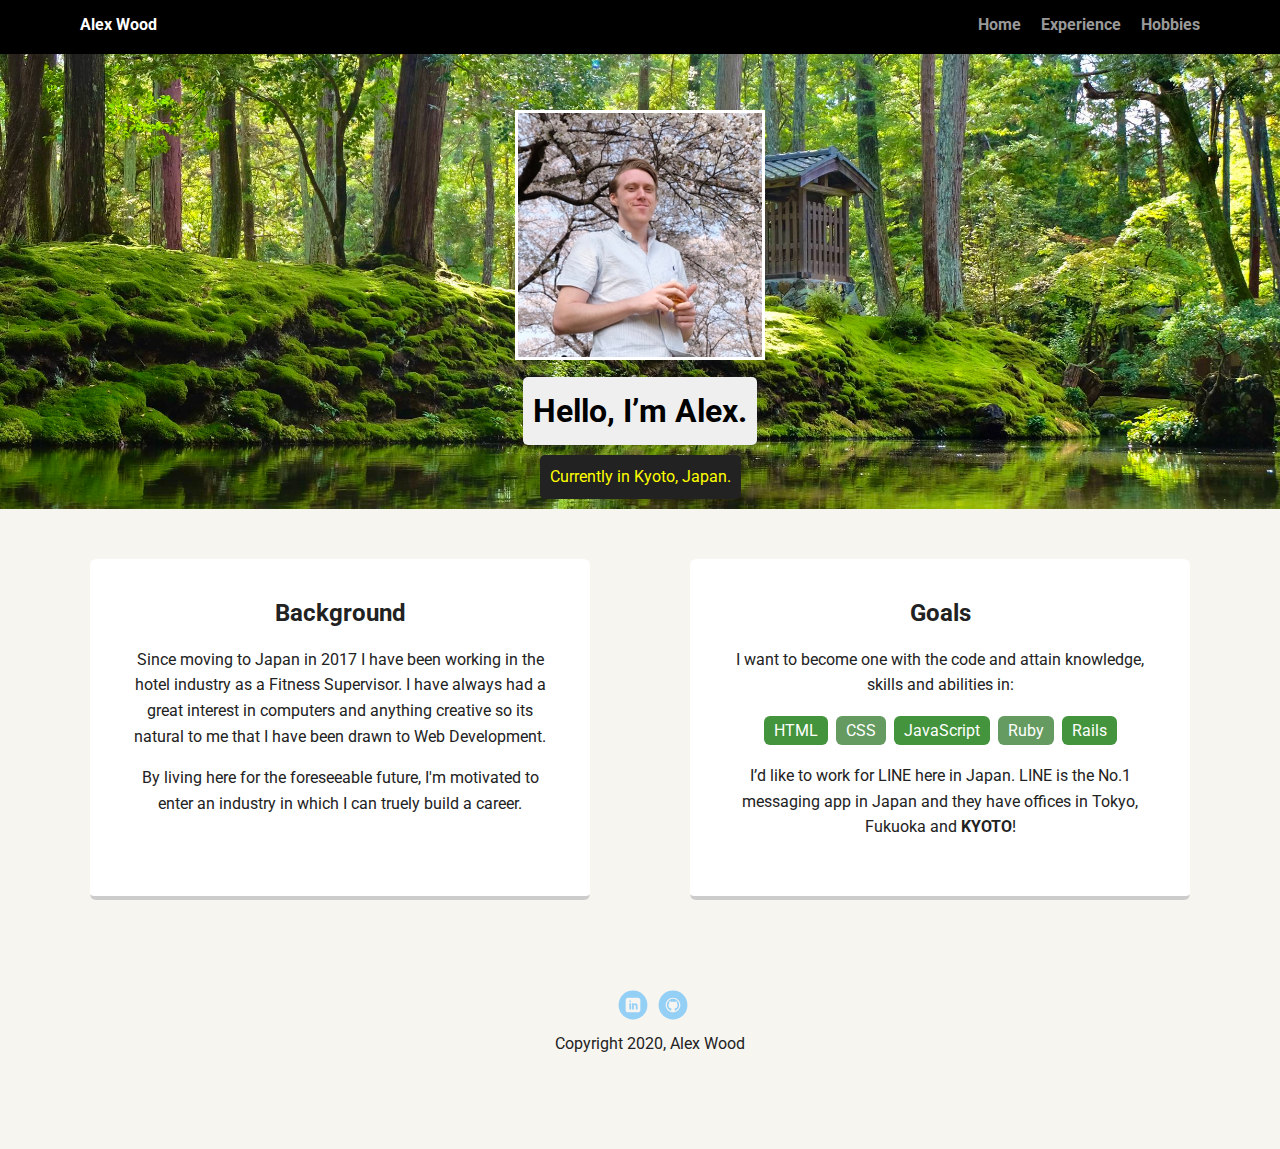
==== index.html @ b67d9c4a "Initial commit" ====
<!doctype html>
  <html lang="en">
    <head>
      <meta charset="utf-8">
      <title>Alex Wood's Profile</title>
      <meta name="viewport" content="width=device-width, initial-scale=1.0">
      <link rel="stylesheet" href="styles.css">
      <link href="https://fonts.googleapis.com/css?family=Muli%7CRoboto:400,300,500,700,900" rel="stylesheet">
    </head>

    <body>
      <nav class="main-nav">
        <ul class="nav">
          <li class="name">Alex Wood</li>
          <li><a href="index.html">Home</a></li>
          <li><a href="pages/experience.html">Experience</a></li>
          <li><a href="pages/hobbies.html">Hobbies</a></li>
        </ul>
      </nav>

    <header>
      <img src="images/profile-pic.jpg" alt="Picture of Alex Wood" class="profile-image">
      <h1 class="tag name">Hello, I’m Alex.</h1>
      <p class="tag location">Currently in Kyoto, Japan.</p>
    </header>

    <main class="flex">
      <section class="card">
        <h2>Background</h2>
        <p>Since moving to Japan in 2017 I have been working in the hotel industry as a Fitness Supervisor. I have always had a great interest in computers and anything creative so its natural to me that I have been drawn to Web Development. </p>
        <p>By living here for the foreseeable future, I'm motivated to enter an industry in which I can truely build a career. </p>
      </section> 

      <section class="card">
        <h2>Goals</h2>
        <p>I want to become one with the code and attain knowledge, skills and abilities in:</p>
        <ul class="skills">
          <li>HTML</li>
          <li>CSS</li>
          <li>JavaScript</li>
          <li>Ruby</li>
          <li>Rails</li>
        </ul>
        <p>I’d like to work for LINE here in Japan. LINE is the No.1 messaging app in Japan and they have offices in Tokyo, Fukuoka and <strong>KYOTO</strong>!</p>
      </section> 

    </main>
    <footer>
      <ul>
        <li><a href="https://www.linkedin.com/in/alexander-wood-53498a11a/" class="social linkedin">LinkedIn</a></li>
        <li><a href="https://www.github.com/alexwooddev" class="social github">Github</a></li>
      </ul>
      <p class="copyright">Copyright 2020, Alex Wood</p>
    </footer>
  </body>
  </html>
---- styles.css ----
/* Global Layout Set-up */
* { 
  box-sizing: border-box;
}
  
body {
  margin: 0;
  padding: 0;
  text-align: center;
  font-family: 'Roboto', sans-serif;
  color: #222;
  background: #f7f5f0;
}
/* Link Styles */

a {
  text-decoration: none;
  color: #999;
}
a:hover {
  color: #6633ff;
}

/* Section Styles */

.main-nav {
  width: 100%;
  background: black;
  min-height: 30px;
  padding: 10px;
  position: fixed;
  text-align: center;
}
.nav {
  display: flex;
  justify-content: space-around;
  font-weight: 700;
  list-style-type: none;
  margin: 0 auto;
  padding: 0;
}

.nav .name {
    display: block;
    margin-right: auto;
    color: white;
}
.nav li {
  padding: 5px 10px 10px 10px;
}
.nav a {
  transition: all .5s;
}
.nav a:hover {
  color: white
}

header {
  text-align: center;
  background: url('images/green.jpg') no-repeat center;
  background-size: cover;
  overflow: hidden;
  padding-top: 60px;
}
header {
  line-height: 1.5;
}
header .profile-image {
  margin-top: 50px;
  width: 250px;
  height: 250px;
  border: 3px solid white;
  transition: all .5s;
}
header .profile-image:hover {
  transform: scale(1.2) rotate(5deg);
}
.tag {
  background-color: #efefef;
  color: black;
  padding: 10px;
  border-radius: 5px;
  display: table;
  margin: 10px auto;
} 
.location {
  background-color: #222;
  color: yellow;
}
.card {
  margin: 30px;
  padding: 20px 40px 40px;
  max-width: 500px;
  text-align: center;
  background: #fff;
  border-bottom: 4px solid #ccc;
  border-radius: 6px;
  transition: all .5s;
}
.card:hover {
  border-color: rgb(2, 138, 13);
}

ul.skills {
  padding: 0;
  text-align: center;
}

.skills li {
  border-radius: 6px;
  display: inline-block;
  background: #659b61;
  color: white;
  padding: 5px 10px;
  margin: 2px;
}

.skills li:nth-child(odd) {
  background: #44943d;
}

footer {
  width: 100%;
  min-height: 30px;
  padding: 20px 0 40px 20px;
}

footer .copyright {
  top: -8px;
  font-size: .75em;
}

footer ul {
  list-style-type: none;
  margin: 0;
  padding: 0;
}

footer ul li {
  display: inline-block;
}

a.social {
  display: inline-block;
  text-indent: -9999px;
  margin-left: 5px;
  width: 30px;
  height: 30px;
  background-size: 30px 30px;
  opacity: .4;
  transition: all .5s;
}
a.twitter {
  background-image: url(images/twitter.svg);
}
a.linkedin {
  background-image: url(images/linkedin.svg);
}
a.github {
  background-image: url(images/github.svg);
}
a.social:hover {
  opacity: 1;
}
.clearfix {
  clear: both;
}

/* Styles for larger screens */
@media screen and (min-width: 720px) {
  
  .flex {
      display: -ms-flexbox;      /* TWEENER - IE 10 */
      display: flex; 
      max-width: 1200px;
      -ms-flex-pack: distribute;
      justify-content: space-around;
      margin: 0 auto;
  }

  header {
    min-height: 470px;
  }

  .nav {
    max-width: 1200px;
    padding: 0 30px;
  }


  main {
    padding-top: 20px;
  }

  main p {
    line-height: 1.6em;
  }

  footer {
    font-size: 1.3em;
    max-width: 1200px;
    margin: 40px auto;
  }
}
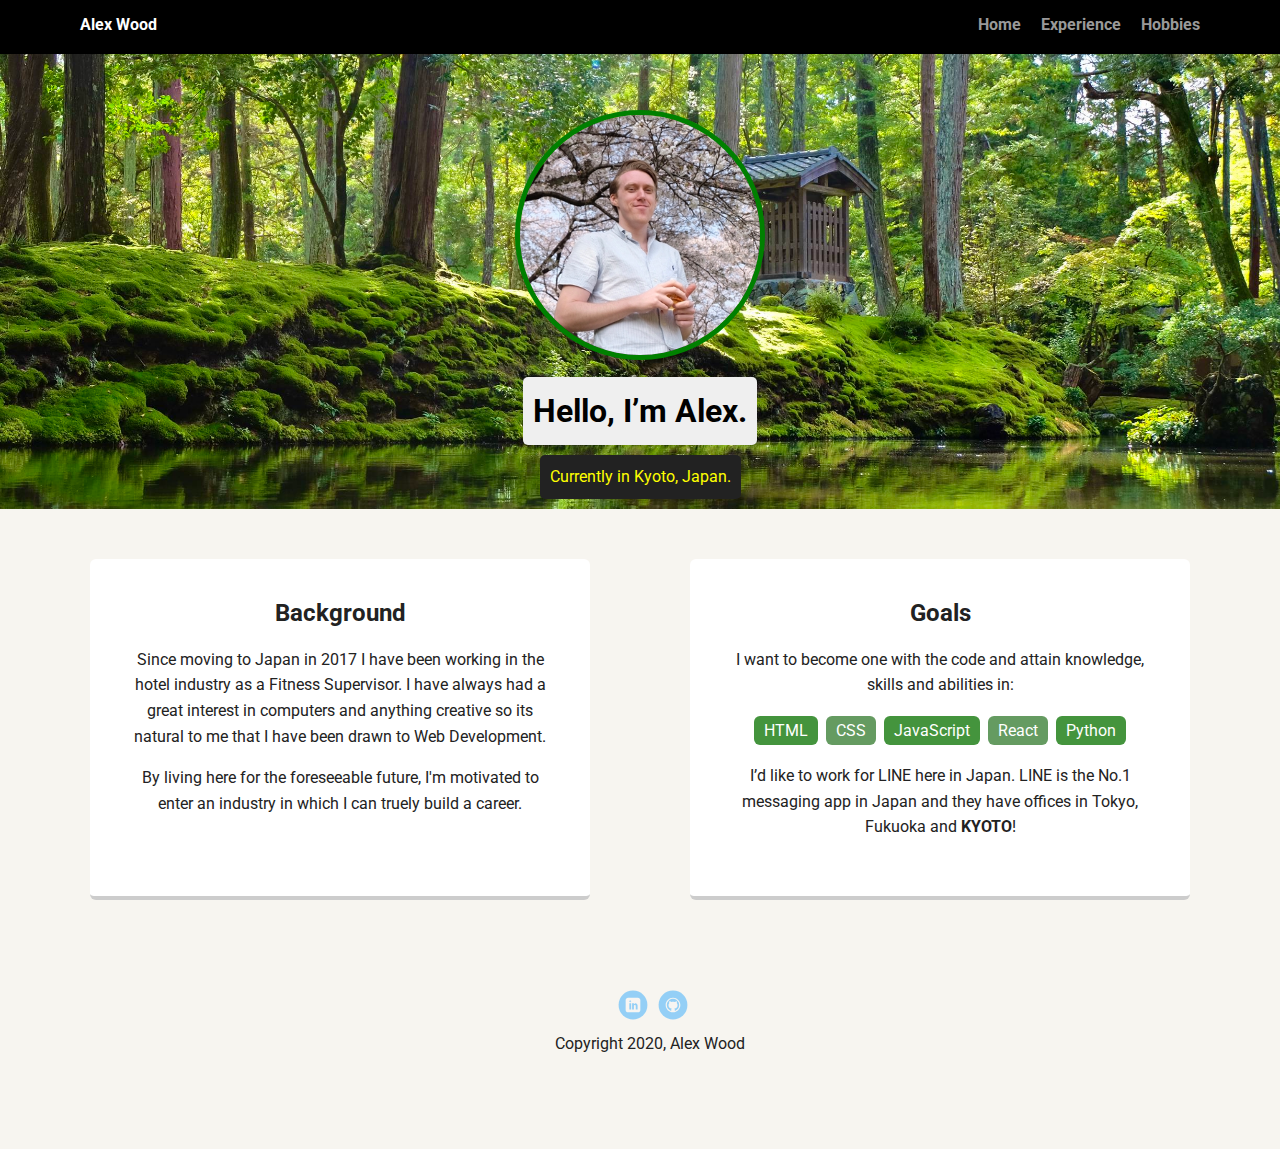
==== commit c6decb30: "Changed goals list items" ====
--- a/index.html
+++ b/index.html
@@ -38,8 +38,8 @@
           <li>HTML</li>
           <li>CSS</li>
           <li>JavaScript</li>
-          <li>Ruby</li>
-          <li>Rails</li>
+          <li>React</li>
+          <li>Python</li>
         </ul>
         <p>I’d like to work for LINE here in Japan. LINE is the No.1 messaging app in Japan and they have offices in Tokyo, Fukuoka and <strong>KYOTO</strong>!</p>
       </section> 
--- a/styles.css
+++ b/styles.css
@@ -68,8 +68,9 @@
 header .profile-image {
   margin-top: 50px;
   width: 250px;
+  border-radius: 50%;
   height: 250px;
-  border: 3px solid white;
+  border: 5px solid green;
   transition: all .5s;
 }
 header .profile-image:hover {
